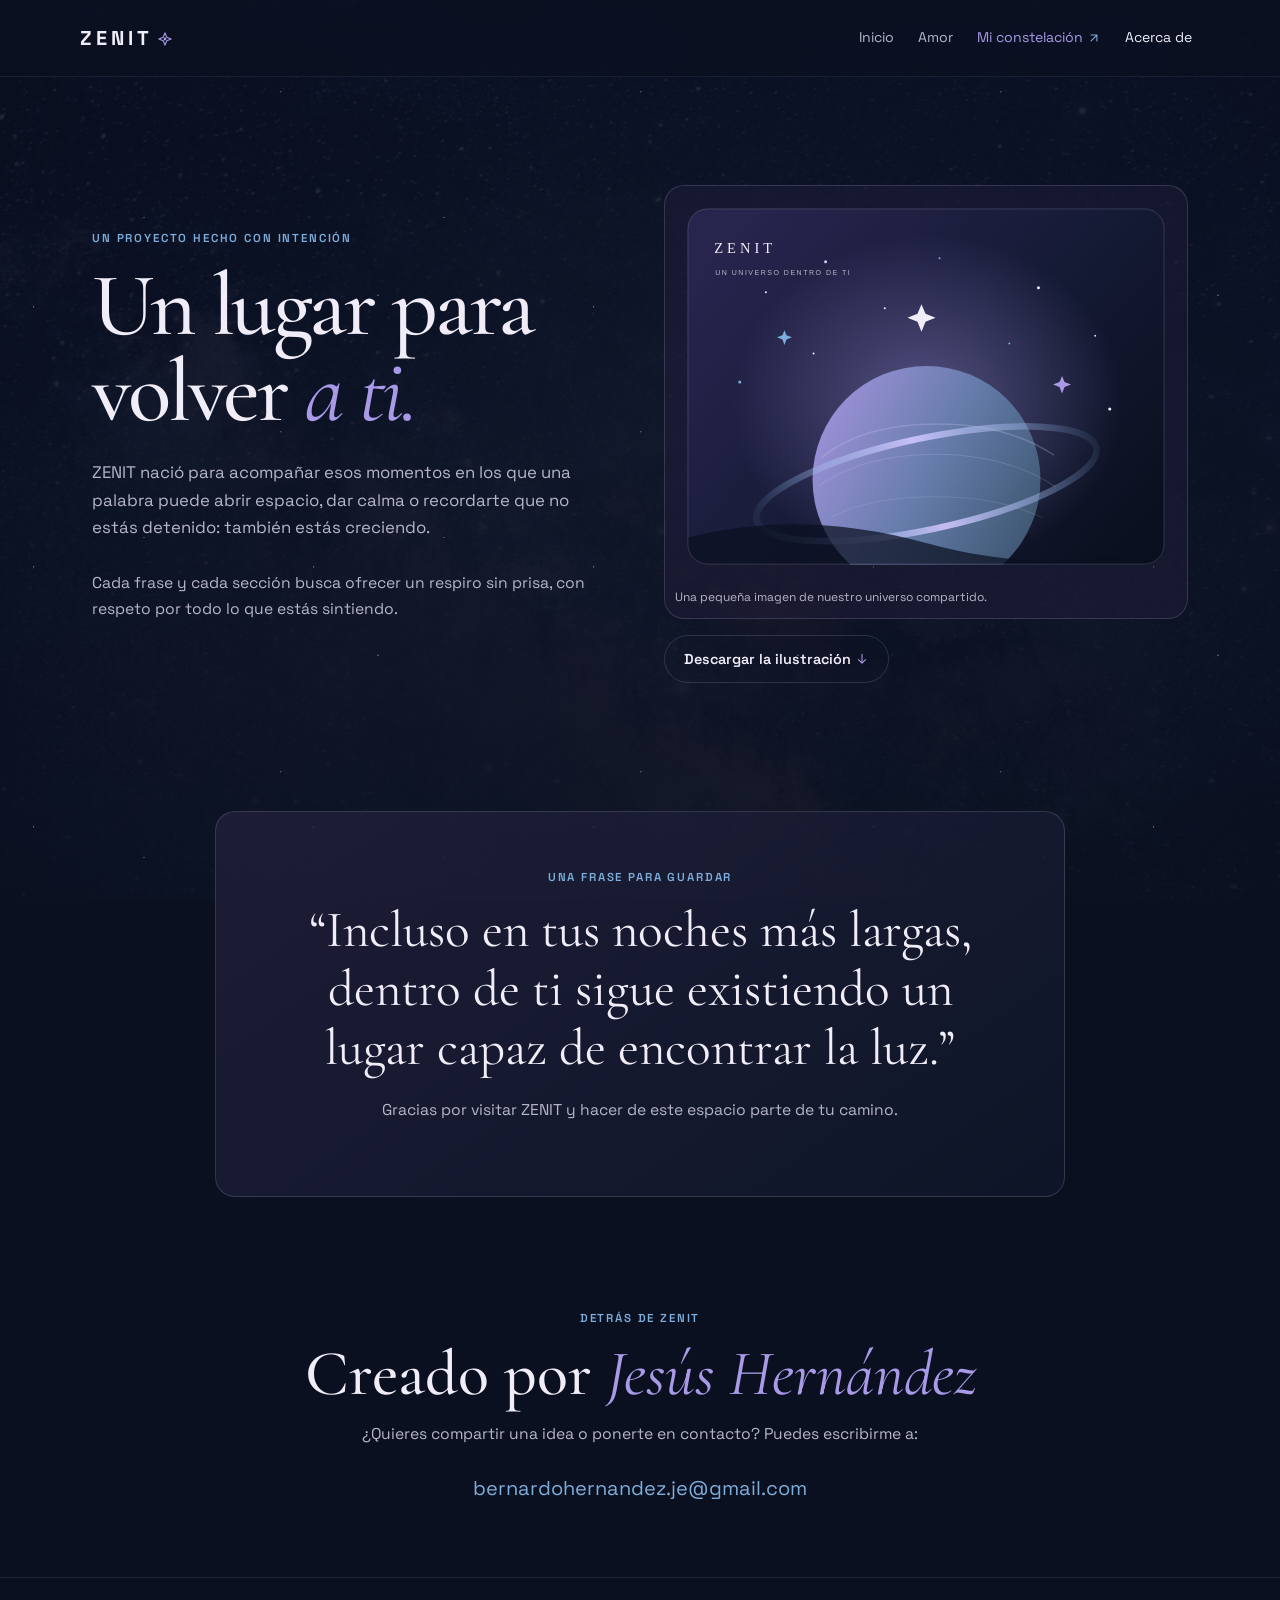
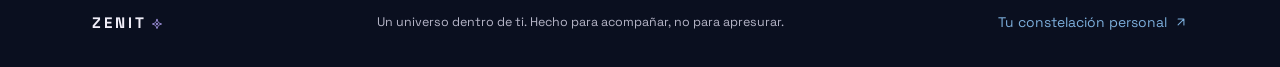
==== acerca.html @ 5c560c7e "termine de modificar los divs que se veian juntos" ====
<!doctype html>
<html lang="es">
<head>
  <meta charset="UTF-8">
  <meta name="viewport" content="width=device-width, initial-scale=1">
  <meta name="theme-color" content="#0b1020">
  <meta name="description" content="Conoce el propósito de ZENIT y a la persona detrás de este universo de palabras.">
  <title>Acerca de nosotros — ZENIT</title>
  <link rel="preconnect" href="https://fonts.googleapis.com">
  <link rel="preconnect" href="https://fonts.gstatic.com" crossorigin>
  <link href="https://cdn.jsdelivr.net/npm/bootstrap@5.3.3/dist/css/bootstrap.min.css" rel="stylesheet" integrity="sha384-QWTKZyjpPEjISv5WaRU9OFeRpok6YctnYmDr5pNlyT2bRjXh0JMhjY6hW+ALEwIH" crossorigin="anonymous">
  <link href="https://fonts.googleapis.com/css2?family=Cormorant+Garamond:wght@400;500;600;700&family=Space+Grotesk:wght@400;500;600;700&display=swap" rel="stylesheet">
  <link href="css/styles.css" rel="stylesheet">
</head>
<body data-page="acerca">
  <a class="saltar" href="#contenido">Saltar al contenido</a>
  <header class="cabecera">
    <nav class="navbar navbar-expand-lg navbar-dark navegacion container contenedor" aria-label="Navegación principal">
      <a class="navbar-brand logo" href="index.html" aria-label="ZENIT, ir al inicio">ZENIT<img class="icono icono-logo" src="assets/icons/star.svg" alt="" aria-hidden="true"></a>
      <button class="navbar-toggler boton-menu" type="button" data-bs-toggle="collapse" data-bs-target="#menuPrincipal" aria-controls="menuPrincipal" aria-expanded="false" aria-label="Abrir menú">
        <img class="icono icono-menu" src="assets/icons/menu.svg" alt="" aria-hidden="true">
      </button>
      <div class="collapse navbar-collapse menu" id="menuPrincipal">
        <ul class="navbar-nav ms-auto lista-menu">
          <li class="nav-item"><a class="nav-link enlace-menu" href="index.html">Inicio</a></li>
          <li class="nav-item"><a class="nav-link enlace-menu" href="amor.html">Amor</a></li>
          <li class="nav-item"><a class="nav-link enlace-menu destacado" href="constelacion.html">Mi constelación <img class="icono" src="assets/icons/arrow-up-right.svg" alt="" aria-hidden="true"></a></li>
          <li class="nav-item"><a class="nav-link enlace-menu actual active" aria-current="page" href="acerca.html">Acerca de</a></li>
        </ul>
      </div>
    </nav>
  </header>
  <main id="contenido">


    <section class="portada-tema container contenedor pagina-acerca" aria-labelledby="titulo-principal">
      <div class="row align-items-center g-5">
        <div class="col-lg-6">
          <p class="etiqueta">Un proyecto hecho con intención</p>
          <h1 class="titulo-principal" id="titulo-principal">Un lugar para volver <em>a ti.</em></h1>
          <p class="descripcion">ZENIT nació para acompañar esos momentos en los que una palabra puede abrir espacio, dar calma o recordarte que no estás detenido: también estás creciendo.</p>
          <p class="texto-apoyo">Cada frase y cada sección busca ofrecer un respiro sin prisa, con respeto por todo lo que estás sintiendo.</p>
        </div>
        <div class="col-lg-6">
          <figure class="imagen-acerca">
            <img class="img-fluid" src="assets/zenit-universo.svg" alt="Ilustración original de un planeta luminoso y sus anillos bajo un cielo estrellado." width="1000" height="760">
            <figcaption class="pie-foto">Una pequeña imagen de nuestro universo compartido.</figcaption>
          </figure>
          <a class="btn boton-secundario boton-descarga" href="assets/zenit-universo.svg" download="zenit-universo.svg">Descargar la ilustración <img class="icono" src="assets/icons/arrow-down.svg" alt="" aria-hidden="true"></a>
        </div>
      </div>
    </section>


    <section class="seccion container contenedor" aria-labelledby="titulo-proposito">
      <div class="tarjeta-proposito">
        <p class="etiqueta">Una frase para guardar</p>
        <blockquote class="frase-proposito" id="titulo-proposito">“Incluso en tus noches más largas, dentro de ti sigue existiendo un lugar capaz de encontrar la luz.”</blockquote>
        <p class="texto-apoyo">Gracias por visitar ZENIT y hacer de este espacio parte de tu camino.</p>
      </div>
    </section>


    <section class="seccion container contenedor" aria-labelledby="titulo-contacto">
      <div class="contacto-acerca">
        <p class="etiqueta">Detrás de ZENIT</p>
        <h2 class="titulo-seccion" id="titulo-contacto">Creado por <em>Jesús Hernández</em></h2>
        <p></p>
        <p class="texto-apoyo">¿Quieres compartir una idea o ponerte en contacto? Puedes escribirme a:</p>
        <a class="enlace-correo" href="mailto:bernardohernandez.je@gmail.com">bernardohernandez.je@gmail.com</a>
      </div>
    </section>


  </main>
  <footer class="pie">
    <div class="container contenedor contenido-pie">
      <a class="logo logo-pie" href="index.html">ZENIT<img class="icono icono-logo" src="assets/icons/star.svg" alt="" aria-hidden="true"></a>
      <p class="nota-pie">Un universo dentro de ti. Hecho para acompañar, no para apresurar.</p>
      <a class="enlace-pie" href="constelacion.html">Tu constelación personal <img class="icono" src="assets/icons/arrow-up-right.svg" alt="" aria-hidden="true"></a>
    </div>
  </footer>
  <script src="https://cdn.jsdelivr.net/npm/bootstrap@5.3.3/dist/js/bootstrap.bundle.min.js" integrity="sha384-YvpcrYf0Y3lHB60NNkmXc5s9fDVZLESaAA55NDzOxhy9GkcIdslK1eN7N6jIeHz" crossorigin="anonymous"></script>
  <script src="js/frases.js"></script>
  <script src="js/app.js"></script>
</body>
</html>
---- css/styles.css ----
:root {
  --noche: #0b1020;
  --lila: #a99ae8;
  --cielo: #7daedb;
  --claro: #f0edf8;
  --suave: #b7b6c8;
  --borde: rgba(215, 211, 240, 0.16);
  --serif: "Cormorant Garamond", Georgia, serif;
  --sans: "Space Grotesk", Arial, sans-serif;
  color-scheme: dark;
}

* {
  box-sizing: border-box;
}

html {
  scroll-behavior: smooth;
}

/* Revela las imágenes dentro de su marco sin moverlas ni cambiar su tamaño. */
img {
  animation: aparecer 650ms ease-out;
}

@keyframes aparecer {
  from {
    opacity: 0;
    clip-path: inset(0 100% 0 0);
  }
  to {
    opacity: 1;
    clip-path: inset(0 0 0 0);
  }
}

body {
  position: relative;
  min-width: 320px;
  margin: 0;
  overflow-x: hidden;
  background-color: var(--noche);
  background-image: linear-gradient(rgba(11, 16, 32, 0.9), rgba(11, 16, 32, 0.96)), url("../assets/constelacion.webp");
  background-position: center top;
  background-size: cover;
  background-attachment: fixed;
  color: var(--claro);
  font-family: var(--sans);
  font-size: 0.98rem;
  line-height: 1.65;
}

body::before {
  position: fixed;
  z-index: -1;
  inset: 0;
  background-image: radial-gradient(1px 1px at 12% 18%, rgba(240, 237, 248, 0.72) 50%, transparent 100%), radial-gradient(1px 1px at 78% 27%, rgba(169, 154, 232, 0.8) 50%, transparent 100%), radial-gradient(1px 1px at 48% 68%, rgba(125, 174, 219, 0.7) 50%, transparent 100%), radial-gradient(1px 1px at 90% 82%, rgba(240, 237, 248, 0.62) 50%, transparent 100%);
  background-size: 280px 260px, 360px 340px, 300px 320px, 420px 360px;
  content: "";
  opacity: 0.55;
  pointer-events: none;
}

a {
  color: var(--cielo);
  text-decoration: none;
}

a:hover {
  color: var(--lila);
}

button,
input,
select,
textarea {
  font: inherit;
}

.contenedor {
  width: min(1120px, calc(100% - 3rem));
  margin-inline: auto;
}

.saltar {
  position: absolute;
  top: 0.75rem;
  left: 0.75rem;
  z-index: 20;
  padding: 0.65rem 1rem;
  transform: translateY(-180%);
  border-radius: 0.6rem;
  background: var(--claro);
  color: var(--noche);
}

.saltar:focus {
  transform: translateY(0);
}

:focus-visible {
  outline: 3px solid var(--cielo);
  outline-offset: 3px;
}

.cabecera {
  position: relative;
  z-index: 5;
  border-bottom: 1px solid rgba(215, 211, 240, 0.08);
  background: rgba(11, 16, 32, 0.75);
  backdrop-filter: blur(12px);
}

.navegacion {
  min-height: 76px;
  padding-block: 0.75rem;
}

.logo {
  color: var(--claro);
  font-size: 1.25rem;
  font-weight: 700;
  letter-spacing: 0.2em;
}

.logo:hover {
  color: var(--claro);
}

.icono {
  display: inline-block;
  width: 1em;
  height: 1em;
  margin-left: 0.25em;
  object-fit: contain;
  vertical-align: -0.12em;
  transition: filter 220ms ease;
}

.icono-logo {
  width: 0.8em;
  height: 0.8em;
  margin-left: 0.25rem;
}

.icono-menu {
  width: 1.5rem;
  height: 1.5rem;
  margin: 0;
}

.boton-menu {
  display: grid;
  width: 44px;
  height: 44px;
  place-items: center;
  padding: 0;
  border: 1px solid var(--borde);
  border-radius: 0.6rem;
  background: transparent;
  cursor: pointer;
}

.menu {
  margin-left: auto;
}

.lista-menu {
  display: flex;
  align-items: center;
  gap: 0.5rem;
  margin: 0;
  padding: 0;
  list-style: none;
}

.enlace-menu {
  display: inline-flex;
  align-items: center;
  padding: 0.55rem 0.8rem;
  font-size: 0.88rem;
}

.navbar .navbar-nav .enlace-menu {
  color: var(--suave);
}

.navbar .navbar-nav .enlace-menu:hover,
.navbar .navbar-nav .enlace-menu.actual {
  color: var(--claro);
}

.navbar .navbar-nav .enlace-menu.destacado {
  color: var(--lila);
}

.boton-menu:hover,
.boton-menu:focus-visible {
  border-color: var(--cielo);
}

.enlace-menu:hover .icono,
.boton-primario:hover .icono,
.boton-secundario:hover .icono,
.enlace:hover .icono,
.enlace-pie:hover .icono {
  filter: brightness(1.35);
}

.portada {
  display: flex;
  min-height: min(760px, calc(100vh - 76px));
  flex-direction: column;
  justify-content: center;
  overflow: clip;
  padding-top: 4rem;
  padding-bottom: 2rem;
}

.portada-cuadricula {
  min-height: 60vh;
}

.texto-portada {
  position: relative;
  z-index: 1;
}

.etiqueta {
  margin: 0 0 0.9rem;
  color: var(--cielo);
  font-size: 0.72rem;
  font-weight: 600;
  letter-spacing: 0.16em;
  text-transform: uppercase;
}

.titulo-principal {
  max-width: 900px;
  margin: 0;
  color: var(--claro);
  font-family: var(--serif);
  font-size: clamp(3.4rem, 8vw, 7rem);
  font-weight: 500;
  letter-spacing: -0.035em;
  line-height: 0.96;
}

.titulo-principal em,
.titulo-seccion em {
  color: var(--lila);
  font-weight: 400;
}

.descripcion {
  max-width: 610px;
  margin: 1.5rem 0 1.8rem;
  color: var(--suave);
  font-size: 1.05rem;
}

.botones-portada {
  display: flex;
  flex-wrap: wrap;
  gap: 0.75rem;
}

.boton-primario,
.boton-secundario {
  display: inline-flex;
  min-height: 48px;
  align-items: center;
  justify-content: center;
  padding: 0.75rem 1.2rem;
  border: 1px solid transparent;
  border-radius: 999px;
  font-size: 0.9rem;
  font-weight: 600;
  line-height: 1.3;
  cursor: pointer;
  transition: background-color 180ms ease, color 180ms ease, border-color 180ms ease, transform 180ms ease;
}

.boton-primario {
  border-color: var(--lila);
  background: var(--lila);
  color: var(--noche);
}

.boton-primario:hover {
  transform: translateY(-2px);
  border-color: #c3b9f1;
  background: #c3b9f1;
  color: var(--noche);
}

.boton-secundario {
  border-color: var(--borde);
  background: transparent;
  color: var(--claro);
}

.boton-secundario:hover {
  border-color: var(--cielo);
  background: rgba(125, 174, 219, 0.1);
  color: var(--claro);
}

.boton-sorpresa {
  margin-top: 0.5rem;
}

.frase-aleatoria {
  max-width: 610px;
  margin-top: 1.3rem;
  color: var(--lila);
  font-family: var(--serif);
  font-size: 1.55rem;
  line-height: 1.25;
}

.imagen-portada-columna {
  display: flex;
  justify-content: center;
}

.marco-portada {
  width: min(100%, 390px);
  margin: 0;
  padding: 0.65rem;
  transform: rotate(2deg);
  border: 1px solid var(--borde);
  border-radius: 48% 48% 1.2rem 1.2rem;
  background: rgba(36, 33, 63, 0.42);
}

.imagen-portada {
  display: block;
  width: 100%;
  aspect-ratio: 4 / 5;
  border-radius: 48% 48% 0.8rem 0.8rem;
  object-fit: cover;
  transition: filter 350ms ease, transform 650ms ease;
}

.marco-imagen-portada {
  overflow: hidden;
  border-radius: 48% 48% 0.8rem 0.8rem;
}

.marco-portada:hover .imagen-portada,
.marco-portada:focus-within .imagen-portada {
  transform: scale(1.08);
  filter: brightness(1.08);
}

.imagen-tema {
  position: relative;
  width: min(100%, 900px);
  margin: 2rem 0 0;
}

.marco-imagen-tema {
  overflow: hidden;
  border-radius: 1rem;
}

.imagen-tema img {
  display: block;
  width: 100%;
  height: clamp(180px, 30vw, 320px);
  border: 1px solid var(--borde);
  border-radius: 1rem;
  object-fit: cover;
  transition: filter 350ms ease, transform 650ms ease;
}
.imagen-tema:hover img {
  transform: scale(1.08);
  filter: brightness(1.08);
}

.pie-foto {
  display: block;
  margin-top: 0.65rem;
  color: var(--suave);
  font-size: 0.75rem;
}

.nota-desplazamiento {
  margin: auto 0 0;
  color: var(--suave);
  font-size: 0.72rem;
  letter-spacing: 0.12em;
  text-transform: uppercase;
}

.seccion {
  padding-top: 5.5rem;
  padding-bottom: 1.5rem;
}

.cabecera-seccion {
  margin-bottom: 1.5rem;
}

.cabecera-categorias {
  align-items: end;
}

.cabecera-categorias .texto-apoyo {
  margin: 0;
}

.titulo-seccion {
  max-width: 760px;
  margin: 0;
  color: var(--claro);
  font-family: var(--serif);
  font-size: clamp(2.5rem, 5vw, 4.25rem);
  font-weight: 500;
  line-height: 1;
}

.texto-apoyo {
  color: var(--suave);
}

.rejilla-temas {
  margin-top: 1rem;
}

/* Mantiene una, dos o tres columnas en los mismos cortes que Bootstrap. */
.columna-tema,
.columna-momento {
  flex: 0 0 100%;
  max-width: 100%;
}

@media (min-width: 768px) {
  .columna-tema,
  .columna-momento {
    flex-basis: 50%;
    max-width: 50%;
  }
}

@media (min-width: 992px) {
  .columna-tema,
  .columna-momento {
    flex-basis: 33.333333%;
    max-width: 33.333333%;
  }
}

.enlace-momento {
  display: flex;
  min-height: 120px;
  flex-direction: column;
  justify-content: center;
  gap: 0.45rem;
  padding: 1.35rem 1.5rem;
  border: 1px solid var(--borde);
  border-radius: 0.9rem;
  background: rgba(36, 33, 63, 0.48);
  color: var(--claro);
  font-family: var(--serif);
  font-size: 1.55rem;
  line-height: 1.1;
  transition: border-color 180ms ease, background-color 180ms ease, transform 180ms ease;
}

.enlace-momento span {
  color: var(--suave);
  font-family: var(--sans);
  font-size: 0.76rem;
  line-height: 1.4;
}

.enlace-momento:hover {
  transform: translateY(-2px);
  border-color: rgba(169, 154, 232, 0.55);
  background: rgba(36, 33, 63, 0.72);
  color: var(--claro);
}

.seccion-frases {
  margin-top: 4rem;
  padding-top: 5rem;
  padding-bottom: 5rem;
  background: linear-gradient(180deg, transparent, rgba(36, 33, 63, 0.44), transparent);
}

.cabecera-destacadas {
  display: flex;
  flex-wrap: wrap;
  align-items: end;
  justify-content: space-between;
  gap: 1rem;
}

.enlace,
.enlace-pie {
  color: var(--cielo);
  font-size: 0.87rem;
}

.enlace:hover,
.enlace-pie:hover {
  color: var(--claro);
}

.tarjeta-tema {
  position: relative;
  display: flex;
  min-height: 250px;
  flex-direction: column;
  justify-content: space-between;
  overflow: hidden;
  padding: 1.5rem;
  border: 1px solid var(--borde);
  border-radius: 1rem;
  background: linear-gradient(145deg, rgba(36, 33, 63, 0.9), rgba(17, 24, 43, 0.8));
  color: var(--claro);
  transition: transform 180ms ease, border-color 180ms ease;
}

.tarjeta-tema::after {
  position: absolute;
  right: -2rem;
  bottom: -3rem;
  width: 11rem;
  aspect-ratio: 1;
  border-radius: 50%;
  background: radial-gradient(circle, rgba(169, 154, 232, 0.17), transparent 70%);
  content: "";
}

.tarjeta-tema:hover {
  transform: translateY(-4px);
  border-color: rgba(169, 154, 232, 0.58);
  color: var(--claro);
}

.fondo-amor {
  background: linear-gradient(145deg, rgba(78, 42, 80, 0.58), rgba(17, 24, 43, 0.92));
}

.fondo-orgullo {
  background: linear-gradient(145deg, rgba(37, 46, 75, 0.82), rgba(17, 24, 43, 0.94));
}

.fondo-renacer {
  background: linear-gradient(145deg, rgba(47, 74, 81, 0.52), rgba(17, 24, 43, 0.94));
}

.icono-tema {
  width: 1.8rem;
  height: 1.8rem;
  color: var(--lila);
  object-fit: contain;
  transition: filter 300ms ease;
}
.tarjeta-tema:hover .icono-tema {
  filter: drop-shadow(0 0 8px rgba(169, 154, 232, 0.65));
}

.numero-tema {
  color: var(--suave);
  font-size: 0.7rem;
  letter-spacing: 0.13em;
  text-transform: uppercase;
}

.tarjeta-tema h3 {
  margin: 0.45rem 0;
  font-family: var(--serif);
  font-size: 2.8rem;
  font-weight: 500;
}

.enlace-tema {
  color: var(--cielo);
  font-size: 0.8rem;
}

.rejilla-frases {
  --bs-gutter-y: 1rem;
}

.columna-frase {
  display: flex;
  min-width: 0;
}

.tarjeta-frase {
  position: relative;
  display: flex;
  width: 100%;
  flex-direction: column;
  padding: 1.35rem;
  border: 1px solid var(--borde);
  border-radius: 1rem;
  background: linear-gradient(150deg, rgba(36, 33, 63, 0.73), rgba(17, 24, 43, 0.86));
  color: var(--claro);
  transition: border-color 180ms ease, transform 180ms ease;
}

.tarjeta-frase:hover {
  transform: translateY(-2px);
  border-color: rgba(169, 154, 232, 0.42);
}

.datos-frase {
  display: flex;
  flex-wrap: wrap;
  gap: 0.4rem;
  color: var(--cielo);
  font-size: 0.67rem;
  letter-spacing: 0.08em;
  text-transform: uppercase;
}

.tema {
  color: var(--suave);
}

.frase {
  flex-grow: 1;
  margin: 1.15rem 0 1.35rem;
  color: var(--claro);
  font-family: var(--serif);
  font-size: 1.7rem;
  font-weight: 500;
  line-height: 1.13;
}

.autor {
  display: block;
  margin-top: 0.7rem;
  color: var(--suave);
  font-family: var(--sans);
  font-size: 0.74rem;
  font-style: normal;
}

.acciones {
  display: flex;
  flex-wrap: wrap;
  gap: 0.4rem;
  margin-top: auto;
}

.boton-accion {
  padding: 0.38rem 0.62rem;
  border: 1px solid var(--borde);
  border-radius: 999px;
  background: transparent;
  color: var(--suave);
  font-size: 0.7rem;
  cursor: pointer;
}

.boton-accion img {
  width: 0.9rem;
  height: 0.9rem;
  margin-right: 0.2rem;
  vertical-align: -0.15rem;
}

.boton-accion:hover,
.boton-accion.activa {
  border-color: var(--lila);
  color: var(--lila);
}

.vacio {
  margin: 0;
  padding: 1.5rem;
  border: 1px dashed var(--borde);
  border-radius: 0.9rem;
  color: var(--suave);
  text-align: center;
}

.portada-tema {
  position: relative;
  padding-top: clamp(5rem, 12vh, 8rem);
  padding-bottom: 2.5rem;
}

.portada-tema .titulo-principal {
  max-width: 880px;
  font-size: clamp(3.2rem, 7vw, 6.4rem);
}

.portada-tema .descripcion {
  max-width: 650px;
}

.pagina-acerca {
  min-height: 0;
  padding-top: clamp(5rem, 12vh, 8rem);
}

.pagina-acerca .titulo-principal {
  font-size: clamp(3.2rem, 7vw, 5.8rem);
}

.imagen-acerca {
  margin: 0;
  padding: 0.65rem;
  overflow: hidden;
  border: 1px solid var(--borde);
  border-radius: 1.25rem;
  background: rgba(36, 33, 63, 0.42);
}

.imagen-acerca img {
  display: block;
  width: 100%;
  border-radius: 0.8rem;
  transition: filter 350ms ease, transform 650ms ease;
}

.imagen-acerca:hover img {
  transform: scale(1.04);
  filter: brightness(1.08);
}

.boton-descarga {
  margin-top: 1rem;
}

.tarjeta-proposito {
  max-width: 850px;
  margin-inline: auto;
  padding: clamp(1.5rem, 5vw, 3.5rem);
  border: 1px solid var(--borde);
  border-radius: 1.25rem;
  background: linear-gradient(145deg, rgba(36, 33, 63, 0.72), rgba(17, 24, 43, 0.76));
  text-align: center;
}

.frase-proposito {
  margin: 0 auto 1.25rem;
  color: var(--claro);
  font-family: var(--serif);
  font-size: clamp(2rem, 4vw, 3.3rem);
  line-height: 1.15;
}

.contacto-acerca {
  max-width: 760px;
  margin-inline: auto;
  text-align: center;
}

.contacto-acerca .titulo-seccion {
  margin-inline: auto;
}

.enlace-correo {
  display: inline-block;
  margin-top: 0.5rem;
  color: var(--cielo);
  font-size: clamp(1rem, 3vw, 1.25rem);
  overflow-wrap: anywhere;
}

.enlace-correo:hover {
  color: var(--lila);
}

.tema-amor::after,
.tema-orgullo::after,
.tema-renacer::after,
.tema-personal::after {
  position: absolute;
  z-index: -1;
  top: 8%;
  right: 2%;
  width: min(42vw, 460px);
  aspect-ratio: 1;
  border-radius: 50%;
  content: "";
  filter: blur(25px);
  opacity: 0.55;
  pointer-events: none;
}

.tema-amor::after {
  background: radial-gradient(circle, rgba(191, 111, 171, 0.25), transparent 68%);
}

.tema-orgullo::after {
  background: radial-gradient(circle, rgba(95, 122, 176, 0.23), transparent 68%);
}

.tema-renacer::after {
  background: radial-gradient(circle, rgba(115, 180, 153, 0.2), transparent 68%);
}

.tema-personal::after {
  background: radial-gradient(circle, rgba(169, 154, 232, 0.22), transparent 68%);
}

.temas {
  display: flex;
  flex-wrap: wrap;
  gap: 0.55rem;
  margin-top: 1.5rem;
}

.temas span {
  padding: 0.35rem 0.7rem;
  border: 1px solid var(--borde);
  border-radius: 999px;
  color: var(--suave);
  font-size: 0.72rem;
}

.titulo-corto {
  margin: 0;
  color: var(--claro);
  font-family: var(--serif);
  font-size: 1.9rem;
  font-weight: 500;
}

.filtros {
  align-items: end;
  padding: 1.2rem;
  border: 1px solid var(--borde);
  border-radius: 1rem;
  background: rgba(36, 33, 63, 0.28);
}

.campo-filtro {
  min-width: 0;
}

.etiqueta-campo {
  display: block;
  margin-bottom: 0.45rem;
  color: var(--claro);
  font-size: 0.84rem;
}

.campo {
  display: block;
  width: 100%;
  min-height: 48px;
  padding: 0.65rem 0.8rem;
  border: 1px solid rgba(215, 211, 240, 0.24);
  border-radius: 0.7rem;
  background-color: rgba(11, 16, 32, 0.78);
  color: var(--claro);
}

.campo::placeholder {
  color: #aaa9bd;
}

.campo:focus {
  border-color: var(--cielo);
  background-color: rgba(11, 16, 32, 0.95);
  color: var(--claro);
  box-shadow: 0 0 0 0.2rem rgba(125, 174, 219, 0.13);
}

select.campo option {
  background: var(--noche);
  color: var(--claro);
}

.form-select.campo {
  --bs-form-select-bg-img: url("data:image/svg+xml,%3csvg xmlns='http://www.w3.org/2000/svg' viewBox='0 0 16 16'%3e%3cpath fill='none' stroke='%23f0edf8' stroke-linecap='round' stroke-linejoin='round' stroke-width='2' d='m2 5 6 6 6-6'/%3e%3c/svg%3e");
}

.casilla {
  display: block;
}

.casilla input {
  width: 1rem;
  height: 1rem;
  margin-top: 0.3rem;
  accent-color: var(--lila);
}

.casilla label {
  color: var(--claro);
  font-size: 0.84rem;
}

.casilla .error {
  display: block;
}

.fila-formulario {
  margin-bottom: 1rem;
}

.error {
  display: block;
  color: #f0a8b7;
  font-size: 0.78rem;
}

.respuesta {
  min-height: 1.5rem;
  margin: 1rem 0 0;
  color: var(--cielo);
  font-size: 0.86rem;
}

.formulario {
  padding: clamp(1.1rem, 4vw, 2rem);
  border: 1px solid var(--borde);
  border-radius: 1rem;
  background: rgba(36, 33, 63, 0.28);
}

.diseno-formulario {
  align-items: start;
}

.encabezado-lista {
  display: flex;
  flex-wrap: wrap;
  align-items: center;
  justify-content: space-between;
  gap: 0.5rem;
  margin-top: 2rem;
}

.encabezado-lista .texto-apoyo {
  margin: 0;
}

.encabezado-lista + .rejilla-frases {
  margin-top: 0.5rem;
}

.aviso {
  min-height: 1.6rem;
  margin-top: 1.5rem;
  margin-bottom: 0;
  color: var(--cielo);
  font-size: 0.82rem;
}

.pie {
  margin-top: 3rem;
  padding: 2rem 0;
  border-top: 1px solid rgba(215, 211, 240, 0.1);
  background: rgba(11, 16, 32, 0.54);
}

.contenido-pie {
  display: flex;
  align-items: center;
  justify-content: space-between;
  gap: 1rem;
}

.logo-pie {
  font-size: 0.95rem;
}

.nota-pie {
  margin: 0;
  color: var(--suave);
  font-size: 0.78rem;
}

@media (max-width: 991px) {
  .menu {
    padding-top: 0.5rem;
  }

  .lista-menu {
    align-items: stretch;
    gap: 0.15rem;
  }

  .enlace-menu {
    justify-content: space-between;
  }

  .portada-cuadricula {
    min-height: 54vh;
  }
}

@media (max-width: 767px) {
  body {
    background-attachment: scroll;
  }

  .contenedor {
    width: calc(100% - 2rem);
  }

  .portada {
    min-height: 650px;
    padding-top: 3rem;
  }

  .titulo-principal {
    font-size: clamp(3.2rem, 15vw, 5rem);
  }

  .portada-tema .titulo-principal {
    font-size: clamp(3rem, 13vw, 4.8rem);
  }

  .seccion {
    padding-top: 4rem;
  }

  .tarjeta-tema {
    min-height: 215px;
  }

  .frase {
    font-size: 1.55rem;
  }

  .contenido-pie {
    align-items: flex-start;
    flex-direction: column;
  }

  .pie {
    margin-top: 2rem;
  }
}

@media (max-width: 560px) {
  .imagen-tema img {
    height: 220px;
  }
}

@media (prefers-reduced-motion: reduce) {
  html {
    scroll-behavior: auto;
  }

  *,
  *::before,
  *::after {
    scroll-behavior: auto !important;
    transition-duration: 0.01ms !important;
    animation-duration: 0.01ms !important;
    animation-iteration-count: 1 !important;
  }
}
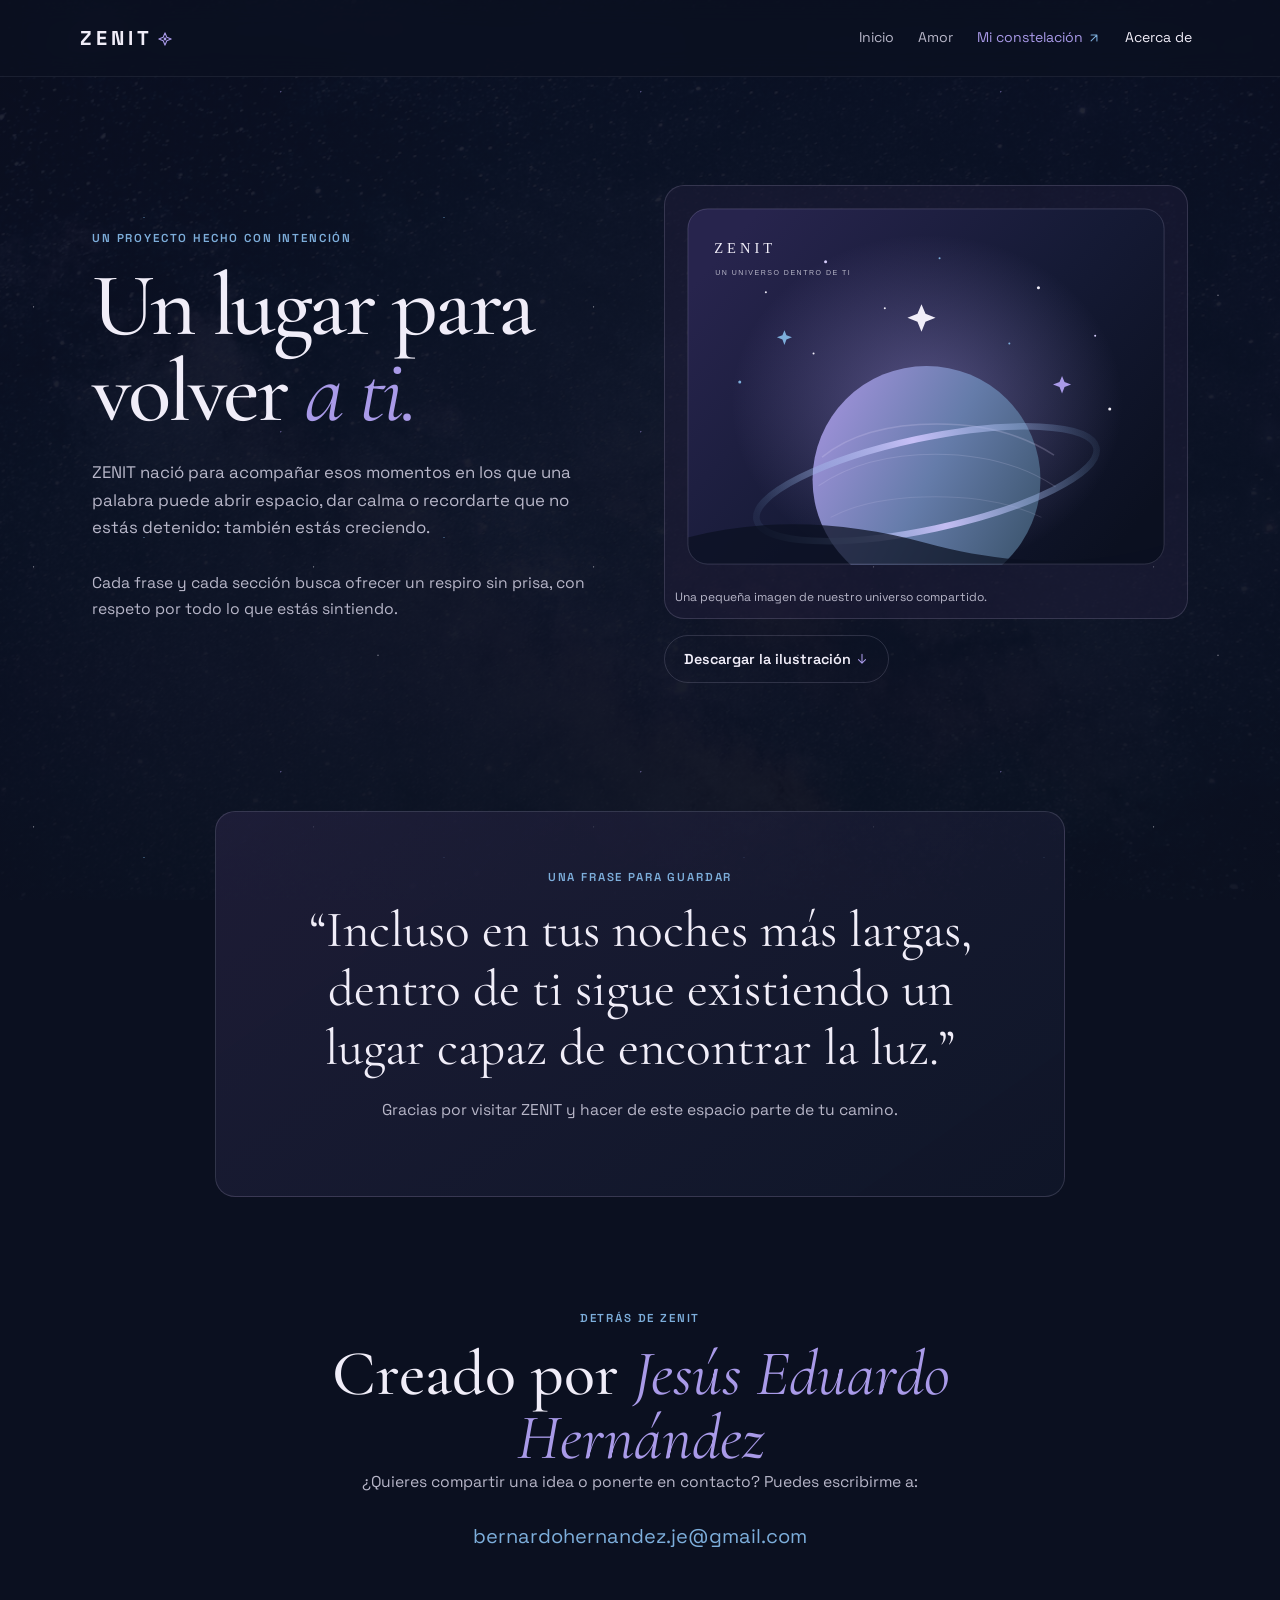
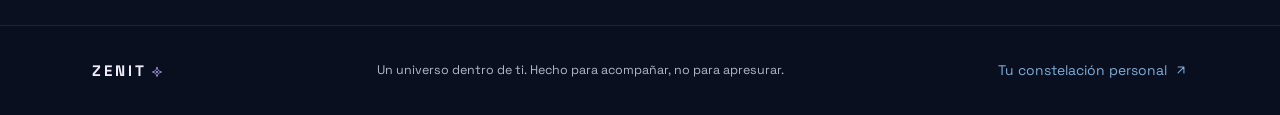
==== commit bff47bd8: "Corrige validación del formulario y detalles de acerca Co-authored-by: Copilot <223556219+Copilot@us" ====
--- a/acerca.html
+++ b/acerca.html
@@ -64,8 +64,7 @@
     <section class="seccion container contenedor" aria-labelledby="titulo-contacto">
       <div class="contacto-acerca">
         <p class="etiqueta">Detrás de ZENIT</p>
-        <h2 class="titulo-seccion" id="titulo-contacto">Creado por <em>Jesús Hernández</em></h2>
-        <p></p>
+        <h2 class="titulo-seccion" id="titulo-contacto">Creado por <em>Jesús Eduardo Hernández</em></h2>
         <p class="texto-apoyo">¿Quieres compartir una idea o ponerte en contacto? Puedes escribirme a:</p>
         <a class="enlace-correo" href="mailto:bernardohernandez.je@gmail.com">bernardohernandez.je@gmail.com</a>
       </div>
@@ -80,7 +79,7 @@
       <a class="enlace-pie" href="constelacion.html">Tu constelación personal <img class="icono" src="assets/icons/arrow-up-right.svg" alt="" aria-hidden="true"></a>
     </div>
   </footer>
-  <script src="https://cdn.jsdelivr.net/npm/bootstrap@5.3.3/dist/js/bootstrap.bundle.min.js" integrity="sha384-YvpcrYf0Y3lHB60NNkmXc5s9fDVZLESaAA55NDzOxhy9GkcIdslK1eN7N6jIeHz" crossorigin="anonymous"></script>
+  <script src="https://cdn.jsdelivr.net/npm/bootstrap@5.3.3/dist/js/bootstrap.bundle.min.js" integrity="sha384-YvpcrYf0tY3lHB60NNkmXc5s9fDVZLESaAA55NDzOxhy9GkcIdslK1eN7N6jIeHz" crossorigin="anonymous"></script>
   <script src="js/frases.js"></script>
   <script src="js/app.js"></script>
 </body>
